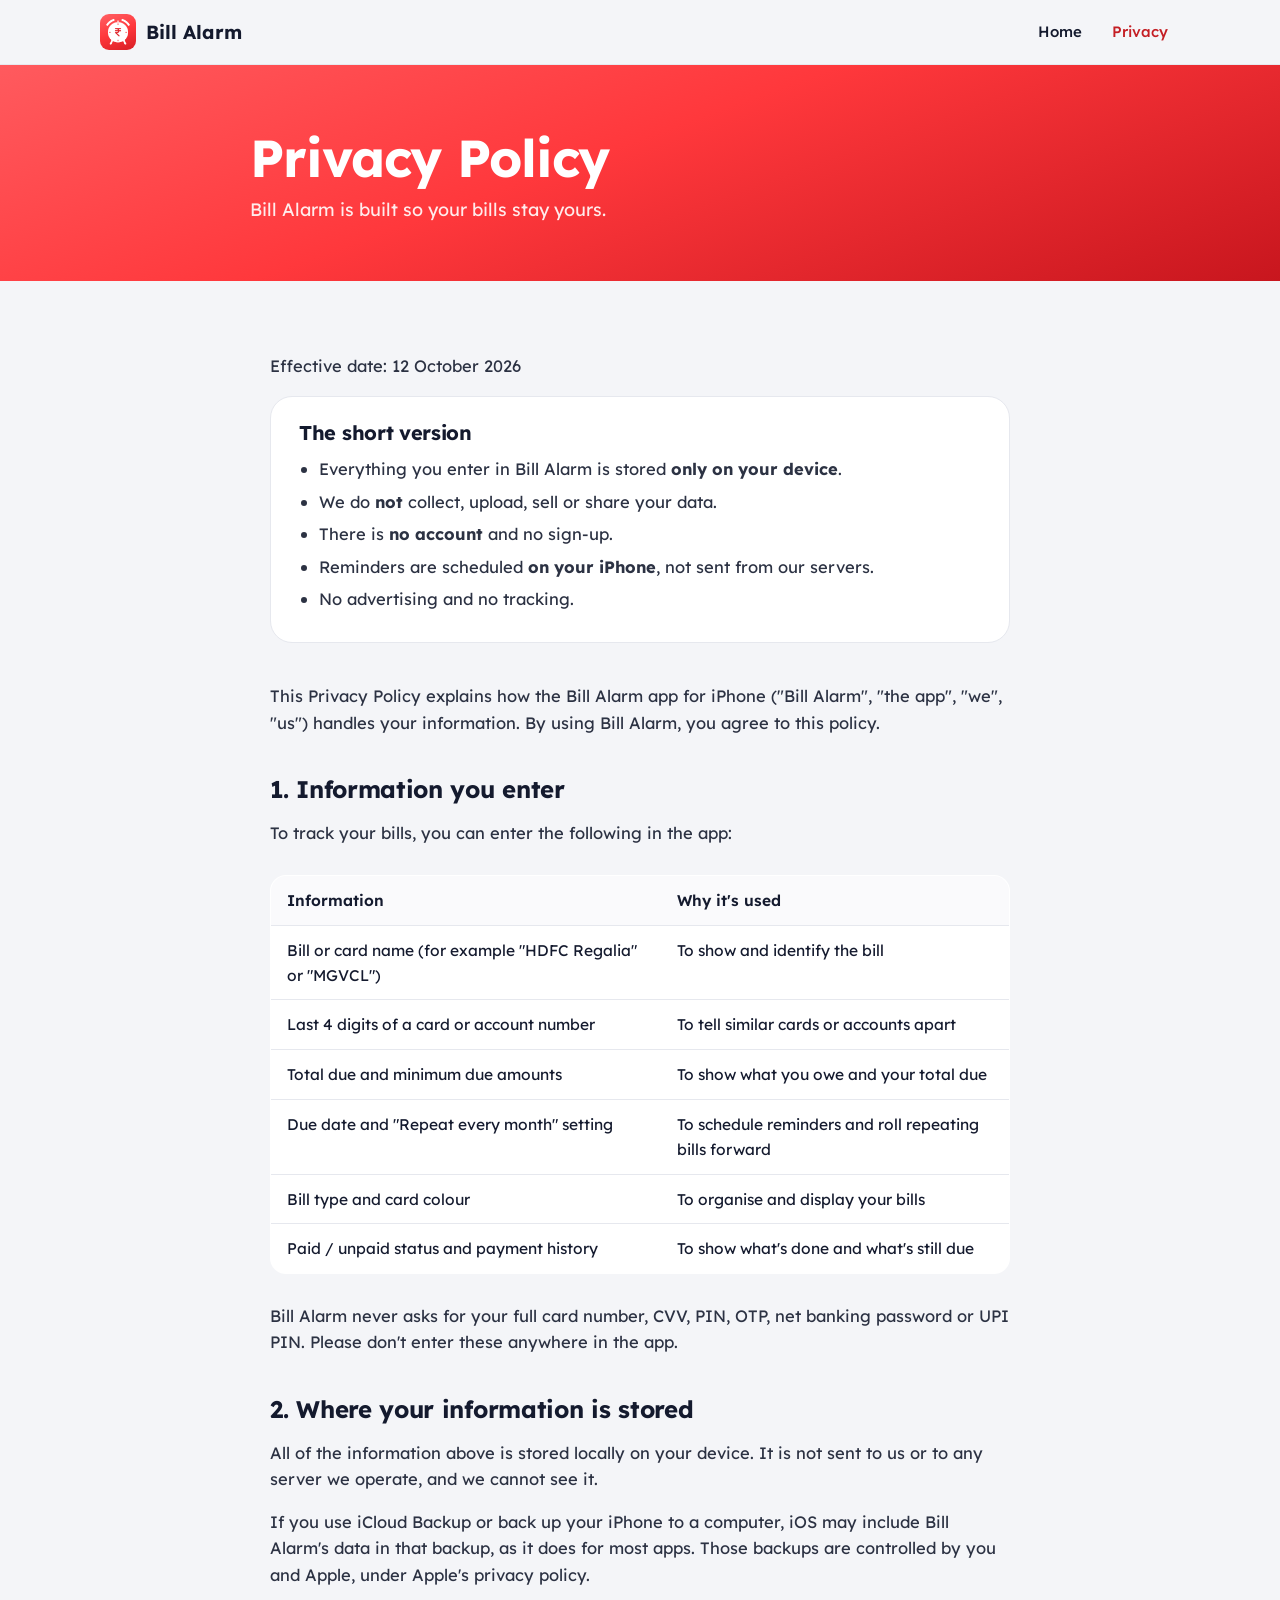
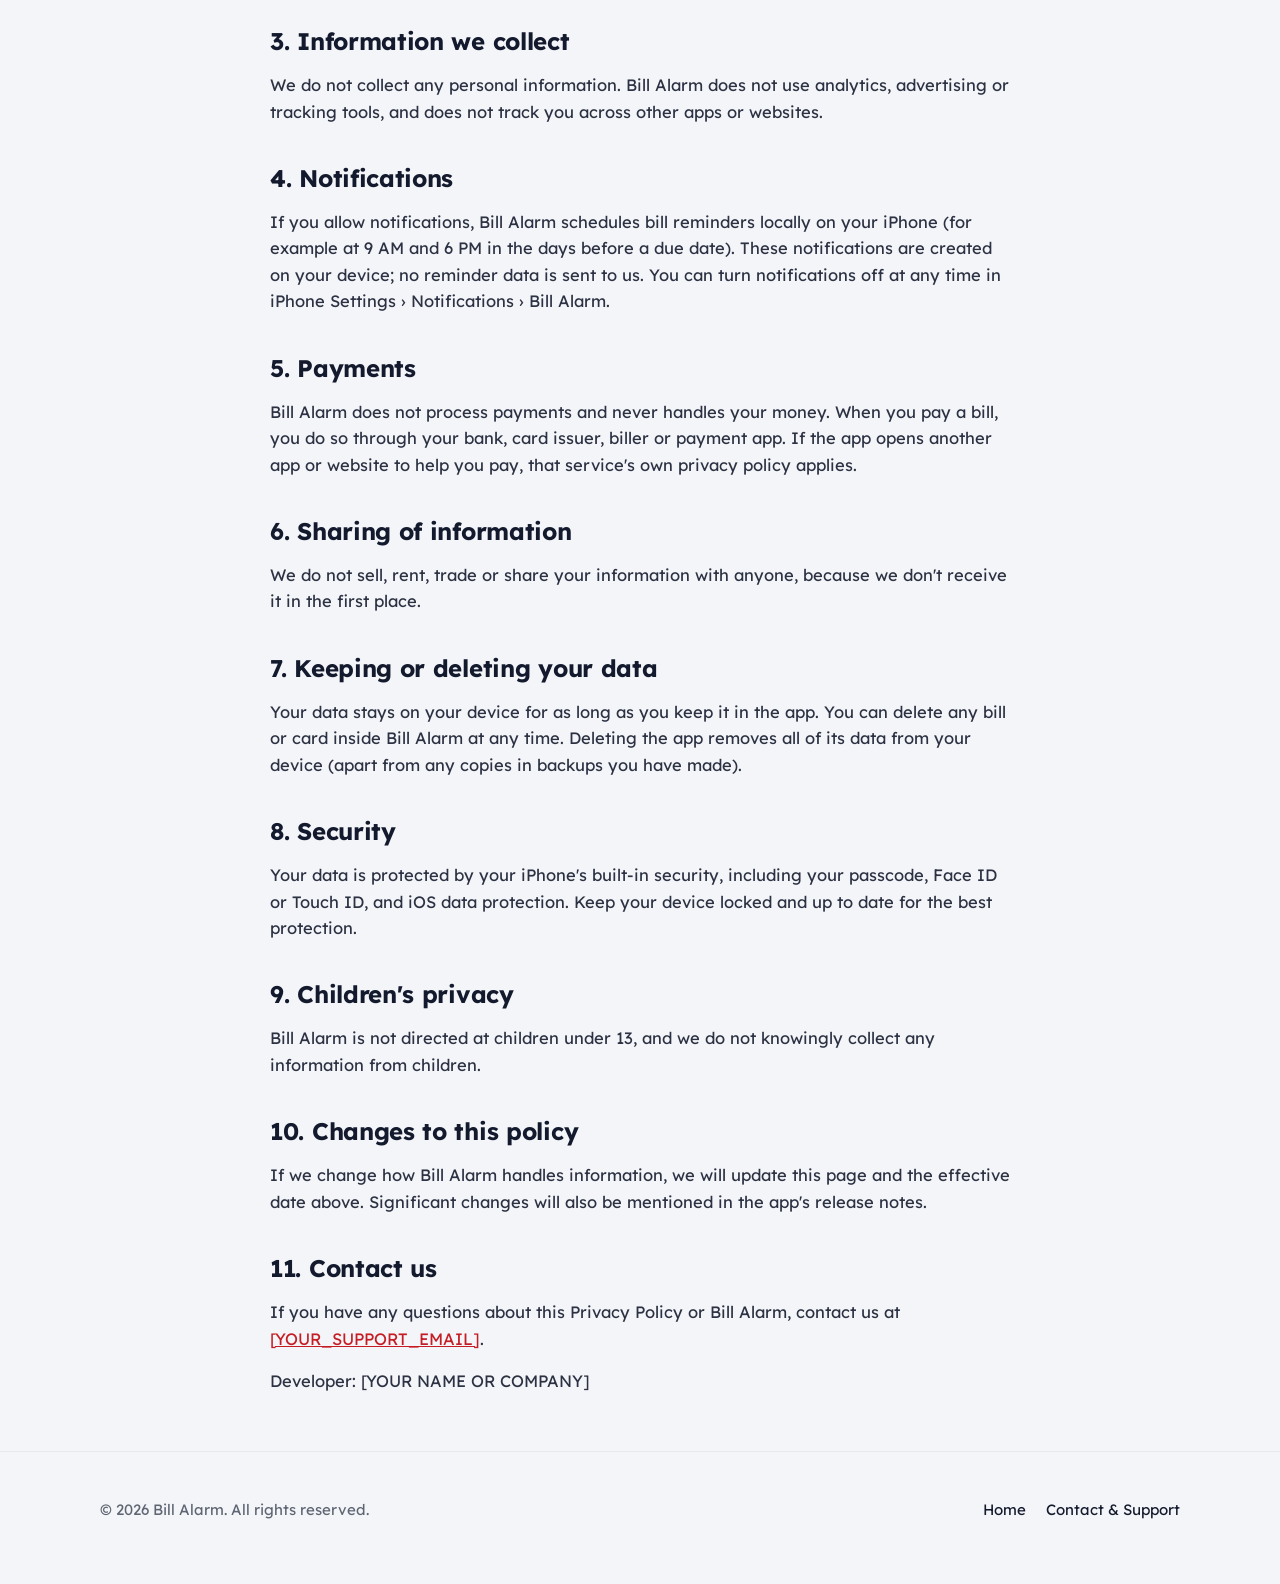
==== privacy.html @ 2be99c51 "Add files via upload" ====
<!doctype html>
<html lang="en">
<head>
<meta charset="utf-8">
<meta name="viewport" content="width=device-width, initial-scale=1">
<title>Privacy Policy – Bill Alarm</title>
<meta name="description" content="Privacy Policy for the Bill Alarm iPhone app. Your bill information stays on your device.">
<meta name="theme-color" content="#FF383C">
<link rel="icon" type="image/png" href="assets/favicon.png">
<link rel="apple-touch-icon" href="assets/apple-touch-icon.png">
<link rel="preconnect" href="https://fonts.googleapis.com">
<link rel="preconnect" href="https://fonts.gstatic.com" crossorigin>
<link rel="stylesheet" href="https://fonts.googleapis.com/css2?family=Lexend:wght@400;500;600;700&display=swap">
<link rel="stylesheet" href="style.css">
</head>
<body>

<header class="site-header">
  <div class="wrap">
    <a class="brand" href="index.html"><img src="assets/app-icon.png" alt="">Bill Alarm</a>
    <nav class="nav" aria-label="Main">
      <a href="index.html">Home</a>
      <a href="privacy.html" aria-current="page">Privacy</a>
    </nav>
  </div>
</header>

<main>
  <div class="doc-hero">
    <div class="wrap" style="max-width: 820px">
      <h1>Privacy Policy</h1>
      <p>Bill Alarm is built so your bills stay yours.</p>
    </div>
  </div>

  <article class="doc">
    <p class="updated">Effective date: 12 October 2026</p>

    <div class="summary">
      <h2>The short version</h2>
      <ul>
        <li>Everything you enter in Bill Alarm is stored <strong>only on your device</strong>.</li>
        <li>We do <strong>not</strong> collect, upload, sell or share your data.</li>
        <li>There is <strong>no account</strong> and no sign-up.</li>
        <li>Reminders are scheduled <strong>on your iPhone</strong>, not sent from our servers.</li>
        <li>No advertising and no tracking.</li>
      </ul>
    </div>

    <p>This Privacy Policy explains how the Bill Alarm app for iPhone ("Bill Alarm", "the app", "we", "us") handles your information. By using Bill Alarm, you agree to this policy.</p>

    <h2>1. Information you enter</h2>
    <p>To track your bills, you can enter the following in the app:</p>
    <div class="table-scroll">
      <table>
        <thead><tr><th>Information</th><th>Why it's used</th></tr></thead>
        <tbody>
          <tr><td>Bill or card name (for example "HDFC Regalia" or "MGVCL")</td><td>To show and identify the bill</td></tr>
          <tr><td>Last 4 digits of a card or account number</td><td>To tell similar cards or accounts apart</td></tr>
          <tr><td>Total due and minimum due amounts</td><td>To show what you owe and your total due</td></tr>
          <tr><td>Due date and "Repeat every month" setting</td><td>To schedule reminders and roll repeating bills forward</td></tr>
          <tr><td>Bill type and card colour</td><td>To organise and display your bills</td></tr>
          <tr><td>Paid / unpaid status and payment history</td><td>To show what's done and what's still due</td></tr>
        </tbody>
      </table>
    </div>
    <p>Bill Alarm never asks for your full card number, CVV, PIN, OTP, net banking password or UPI PIN. Please don't enter these anywhere in the app.</p>

    <h2>2. Where your information is stored</h2>
    <p>All of the information above is stored locally on your device. It is not sent to us or to any server we operate, and we cannot see it.</p>
    <p>If you use iCloud Backup or back up your iPhone to a computer, iOS may include Bill Alarm's data in that backup, as it does for most apps. Those backups are controlled by you and Apple, under Apple's privacy policy.</p>

    <h2>3. Information we collect</h2>
    <p>We do not collect any personal information. Bill Alarm does not use analytics, advertising or tracking tools, and does not track you across other apps or websites.</p>

    <h2>4. Notifications</h2>
    <p>If you allow notifications, Bill Alarm schedules bill reminders locally on your iPhone (for example at 9 AM and 6 PM in the days before a due date). These notifications are created on your device; no reminder data is sent to us. You can turn notifications off at any time in iPhone Settings › Notifications › Bill Alarm.</p>

    <h2>5. Payments</h2>
    <p>Bill Alarm does not process payments and never handles your money. When you pay a bill, you do so through your bank, card issuer, biller or payment app. If the app opens another app or website to help you pay, that service's own privacy policy applies.</p>

    <h2>6. Sharing of information</h2>
    <p>We do not sell, rent, trade or share your information with anyone, because we don't receive it in the first place.</p>

    <h2>7. Keeping or deleting your data</h2>
    <p>Your data stays on your device for as long as you keep it in the app. You can delete any bill or card inside Bill Alarm at any time. Deleting the app removes all of its data from your device (apart from any copies in backups you have made).</p>

    <h2>8. Security</h2>
    <p>Your data is protected by your iPhone's built-in security, including your passcode, Face ID or Touch ID, and iOS data protection. Keep your device locked and up to date for the best protection.</p>

    <h2>9. Children's privacy</h2>
    <p>Bill Alarm is not directed at children under 13, and we do not knowingly collect any information from children.</p>

    <h2>10. Changes to this policy</h2>
    <p>If we change how Bill Alarm handles information, we will update this page and the effective date above. Significant changes will also be mentioned in the app's release notes.</p>

    <h2>11. Contact us</h2>
    <p>If you have any questions about this Privacy Policy or Bill Alarm, contact us at <a href="mailto:[YOUR_SUPPORT_EMAIL]">[YOUR_SUPPORT_EMAIL]</a>.</p>
    <p>Developer: [YOUR NAME OR COMPANY]</p>
  </article>
</main>

<footer class="site-footer">
  <div class="wrap">
    <span>© 2026 Bill Alarm. All rights reserved.</span>
    <nav aria-label="Footer">
      <a href="index.html">Home</a>
      <a href="mailto:[YOUR_SUPPORT_EMAIL]">Contact &amp; Support</a>
    </nav>
  </div>
</footer>

</body>
</html>
---- style.css ----
:root {
  --red: #FF383C;
  --red-dark: #D91F26;
  --red-text: #C41E24;
  --red-tint: #FFF1F1;
  --ink: #141A2E;
  --muted: #5F6673;
  --bg: #F4F5F8;
  --surface: #FFFFFF;
  --line: #E6E8EE;
  --radius: 22px;
}

* { box-sizing: border-box; }

html { scroll-behavior: smooth; }

body {
  margin: 0;
  font-family: 'Lexend', system-ui, -apple-system, sans-serif;
  color: var(--ink);
  background: var(--bg);
  line-height: 1.6;
  -webkit-font-smoothing: antialiased;
}

img { max-width: 100%; display: block; }

a { color: var(--red-text); }
a:hover { color: var(--red-dark); }

.wrap { width: 100%; max-width: 1120px; margin: 0 auto; padding: 0 20px; }

/* Header */
.site-header {
  position: sticky; top: 0; z-index: 10;
  background: rgba(244, 245, 248, 0.88);
  backdrop-filter: saturate(160%) blur(12px);
  -webkit-backdrop-filter: saturate(160%) blur(12px);
  border-bottom: 1px solid var(--line);
}
.site-header .wrap { display: flex; align-items: center; justify-content: space-between; height: 64px; gap: 16px; }
.brand { display: flex; align-items: center; gap: 10px; text-decoration: none; color: var(--ink); font-weight: 700; font-size: 19px; }
.brand img { width: 36px; height: 36px; border-radius: 9px; }
.nav { display: flex; gap: 6px; flex-wrap: wrap; }
.nav a { text-decoration: none; color: var(--ink); font-size: 15px; font-weight: 500; padding: 10px 12px; border-radius: 10px; }
.nav a:hover { background: var(--surface); color: var(--ink); }
.nav a[aria-current="page"] { color: var(--red-text); }

/* Hero */
.hero {
  background: linear-gradient(160deg, #FF5A5E 0%, var(--red) 45%, #C8161E 100%);
  color: #fff;
  overflow: hidden;
  position: relative;
}
.hero::before {
  content: ""; position: absolute; width: 900px; height: 900px; border-radius: 50%;
  right: -260px; top: -200px;
  background: radial-gradient(circle, rgba(255,255,255,0.20), rgba(255,255,255,0) 65%);
}
.hero .wrap { position: relative; display: grid; grid-template-columns: 1.1fr 0.9fr; gap: 48px; align-items: center; padding-top: 72px; padding-bottom: 0; }
.hero-copy { padding-bottom: 72px; }
.hero-icon { width: 96px; height: 96px; border-radius: 22px; box-shadow: 0 12px 30px rgba(90, 0, 6, 0.35); margin-bottom: 24px; }
.hero h1 { font-size: clamp(40px, 6vw, 64px); line-height: 1.05; margin: 0 0 16px; letter-spacing: -1.5px; }
.hero p.lead { font-size: clamp(18px, 2.2vw, 21px); margin: 0 0 28px; color: rgba(255,255,255,0.92); max-width: 520px; }
.hero-actions { display: flex; flex-wrap: wrap; gap: 12px; }
.btn {
  display: inline-flex; align-items: center; justify-content: center; gap: 8px;
  min-height: 52px; padding: 0 24px; border-radius: 16px;
  font: 600 16px 'Lexend', system-ui, sans-serif; text-decoration: none;
}
.btn-light { background: #fff; color: var(--red-text); }
.btn-light:hover { background: #FFF1F1; color: var(--red-dark); }
.btn-ghost { border: 2px solid rgba(255,255,255,0.6); color: #fff; }
.btn-ghost:hover { background: rgba(255,255,255,0.12); color: #fff; }
.hero-shot { align-self: end; justify-self: center; width: 100%; max-width: 360px; }
.hero-shot img { border-radius: 28px 28px 0 0; box-shadow: 0 -10px 60px rgba(90, 0, 6, 0.35); }

/* Sections */
section { padding: 80px 0; }
.eyebrow { font-size: 14px; font-weight: 600; letter-spacing: 1.5px; text-transform: uppercase; color: var(--red-text); margin: 0 0 10px; }
h2 { font-size: clamp(30px, 4vw, 42px); line-height: 1.15; letter-spacing: -0.8px; margin: 0 0 16px; }
.section-lead { font-size: 18px; color: var(--muted); max-width: 680px; margin: 0 0 40px; }

.grid { display: grid; gap: 18px; }
.grid-3 { grid-template-columns: repeat(3, 1fr); }
.grid-2 { grid-template-columns: repeat(2, 1fr); }

.card { background: var(--surface); border-radius: var(--radius); padding: 28px; border: 1px solid var(--line); }
.card h3 { font-size: 19px; margin: 16px 0 8px; line-height: 1.3; }
.card p { margin: 0; color: var(--muted); font-size: 16px; }
.icon-tile { width: 52px; height: 52px; border-radius: 14px; display: flex; align-items: center; justify-content: center; }
.icon-tile svg { width: 26px; height: 26px; }
.tint-red { background: #FFE9EA; color: var(--red-dark); }
.tint-blue { background: #E6EEFB; color: #1F56A8; }
.tint-amber { background: #FDF1DD; color: #B86B00; }
.tint-teal { background: #DDF4F2; color: #0B7A75; }
.tint-purple { background: #EFE7FD; color: #6D28D9; }

.problem { background: var(--surface); border-top: 1px solid var(--line); border-bottom: 1px solid var(--line); }
.problem .card { background: var(--bg); border: none; }

/* Bill types */
.types { display: flex; flex-wrap: wrap; gap: 12px; margin-top: 8px; }
.type { display: flex; align-items: center; gap: 10px; background: var(--surface); border: 1px solid var(--line); border-radius: 999px; padding: 10px 18px 10px 10px; font-weight: 500; }
.type .icon-tile { width: 38px; height: 38px; border-radius: 50%; }
.type .icon-tile svg { width: 20px; height: 20px; }

/* Steps */
.steps { counter-reset: step; }
.step { position: relative; padding-left: 64px; }
.step::before {
  counter-increment: step; content: counter(step);
  position: absolute; left: 28px; top: 28px;
  width: 40px; height: 40px; border-radius: 50%;
  background: var(--red); color: #fff; font-weight: 700;
  display: flex; align-items: center; justify-content: center;
}
.step.card { padding-left: 84px; }
.step h3 { margin-top: 6px; }

/* Screens */
.screens { background: linear-gradient(180deg, var(--bg), #FFE9EA); }
.shots { display: grid; grid-template-columns: repeat(5, minmax(200px, 1fr)); gap: 18px; overflow-x: auto; padding-bottom: 12px; scroll-snap-type: x mandatory; }
.shots img { border-radius: 18px; box-shadow: 0 12px 30px rgba(20, 26, 46, 0.14); scroll-snap-align: center; }

/* Privacy banner */
.privacy-band { background: var(--ink); color: #fff; border-radius: 28px; padding: 48px; display: grid; grid-template-columns: auto 1fr auto; gap: 28px; align-items: center; }
.privacy-band h2 { margin: 0 0 8px; font-size: clamp(26px, 3vw, 34px); }
.privacy-band p { margin: 0; color: rgba(255,255,255,0.78); }
.privacy-band .icon-tile { width: 72px; height: 72px; border-radius: 20px; background: rgba(255,56,60,0.18); color: #FF8A8C; }
.privacy-band .icon-tile svg { width: 36px; height: 36px; }
.privacy-band .btn-light { color: var(--ink); }

/* FAQ */
details { background: var(--surface); border: 1px solid var(--line); border-radius: 18px; padding: 0 22px; }
details + details { margin-top: 12px; }
summary { cursor: pointer; font-weight: 600; font-size: 17px; padding: 20px 0; list-style: none; display: flex; justify-content: space-between; gap: 16px; }
summary::-webkit-details-marker { display: none; }
summary::after { content: "+"; color: var(--red-text); font-size: 24px; line-height: 1; }
details[open] summary::after { content: "\2212"; }
details p { margin: 0 0 20px; color: var(--muted); }

/* Footer */
.site-footer { padding: 40px 0 56px; border-top: 1px solid var(--line); color: var(--muted); font-size: 15px; }
.site-footer .wrap { display: flex; justify-content: space-between; flex-wrap: wrap; gap: 16px; align-items: center; }
.site-footer nav { display: flex; gap: 20px; flex-wrap: wrap; }
.site-footer a { color: var(--ink); text-decoration: none; padding: 6px 0; }
.site-footer a:hover { color: var(--red-text); }

/* Privacy page */
.doc-hero { background: linear-gradient(160deg, #FF5A5E 0%, var(--red) 45%, #C8161E 100%); color: #fff; padding: 64px 0 56px; }
.doc-hero h1 { font-size: clamp(36px, 5vw, 52px); margin: 0 0 10px; letter-spacing: -1px; line-height: 1.1; }
.doc-hero p { margin: 0; color: rgba(255,255,255,0.9); font-size: 18px; }
.doc { max-width: 780px; margin: 0 auto; padding: 56px 20px 40px; }
.doc .summary { background: var(--surface); border: 1px solid var(--line); border-radius: var(--radius); padding: 24px 28px; margin-bottom: 40px; }
.doc .summary h2 { font-size: 20px; margin: 0 0 12px; }
.doc .summary ul { margin: 0; padding-left: 20px; }
.doc .summary li { margin: 6px 0; }
.doc h2 { font-size: 24px; margin: 40px 0 12px; letter-spacing: -0.3px; }
.doc p, .doc li { color: #2C3243; font-size: 16.5px; }
.doc ul { padding-left: 22px; }
.doc li { margin: 6px 0; }
.doc table { width: 100%; border-collapse: collapse; background: var(--surface); border-radius: 16px; overflow: hidden; border: 1px solid var(--line); margin: 12px 0; font-size: 15.5px; }
.doc th, .doc td { text-align: left; padding: 12px 16px; border-bottom: 1px solid var(--line); vertical-align: top; }
.doc th { background: #FAFAFC; font-weight: 600; }
.doc tr:last-child td { border-bottom: none; }
.table-scroll { overflow-x: auto; }
.updated { color: var(--muted); font-size: 15px; }

/* Responsive */
@media (max-width: 900px) {
  .hero .wrap { grid-template-columns: 1fr; padding-top: 48px; }
  .hero-copy { padding-bottom: 0; text-align: left; }
  .hero-shot { max-width: 300px; }
  .grid-3 { grid-template-columns: 1fr; }
  .grid-2 { grid-template-columns: 1fr; }
  .privacy-band { grid-template-columns: 1fr; padding: 32px 24px; }
  section { padding: 56px 0; }
}
@media (max-width: 560px) {
  .nav a.hide-sm { display: none; }
  .shots { grid-template-columns: repeat(5, 72%); }
  .card { padding: 22px; }
  .step.card { padding-left: 76px; }
  .step::before { left: 22px; top: 22px; }
}
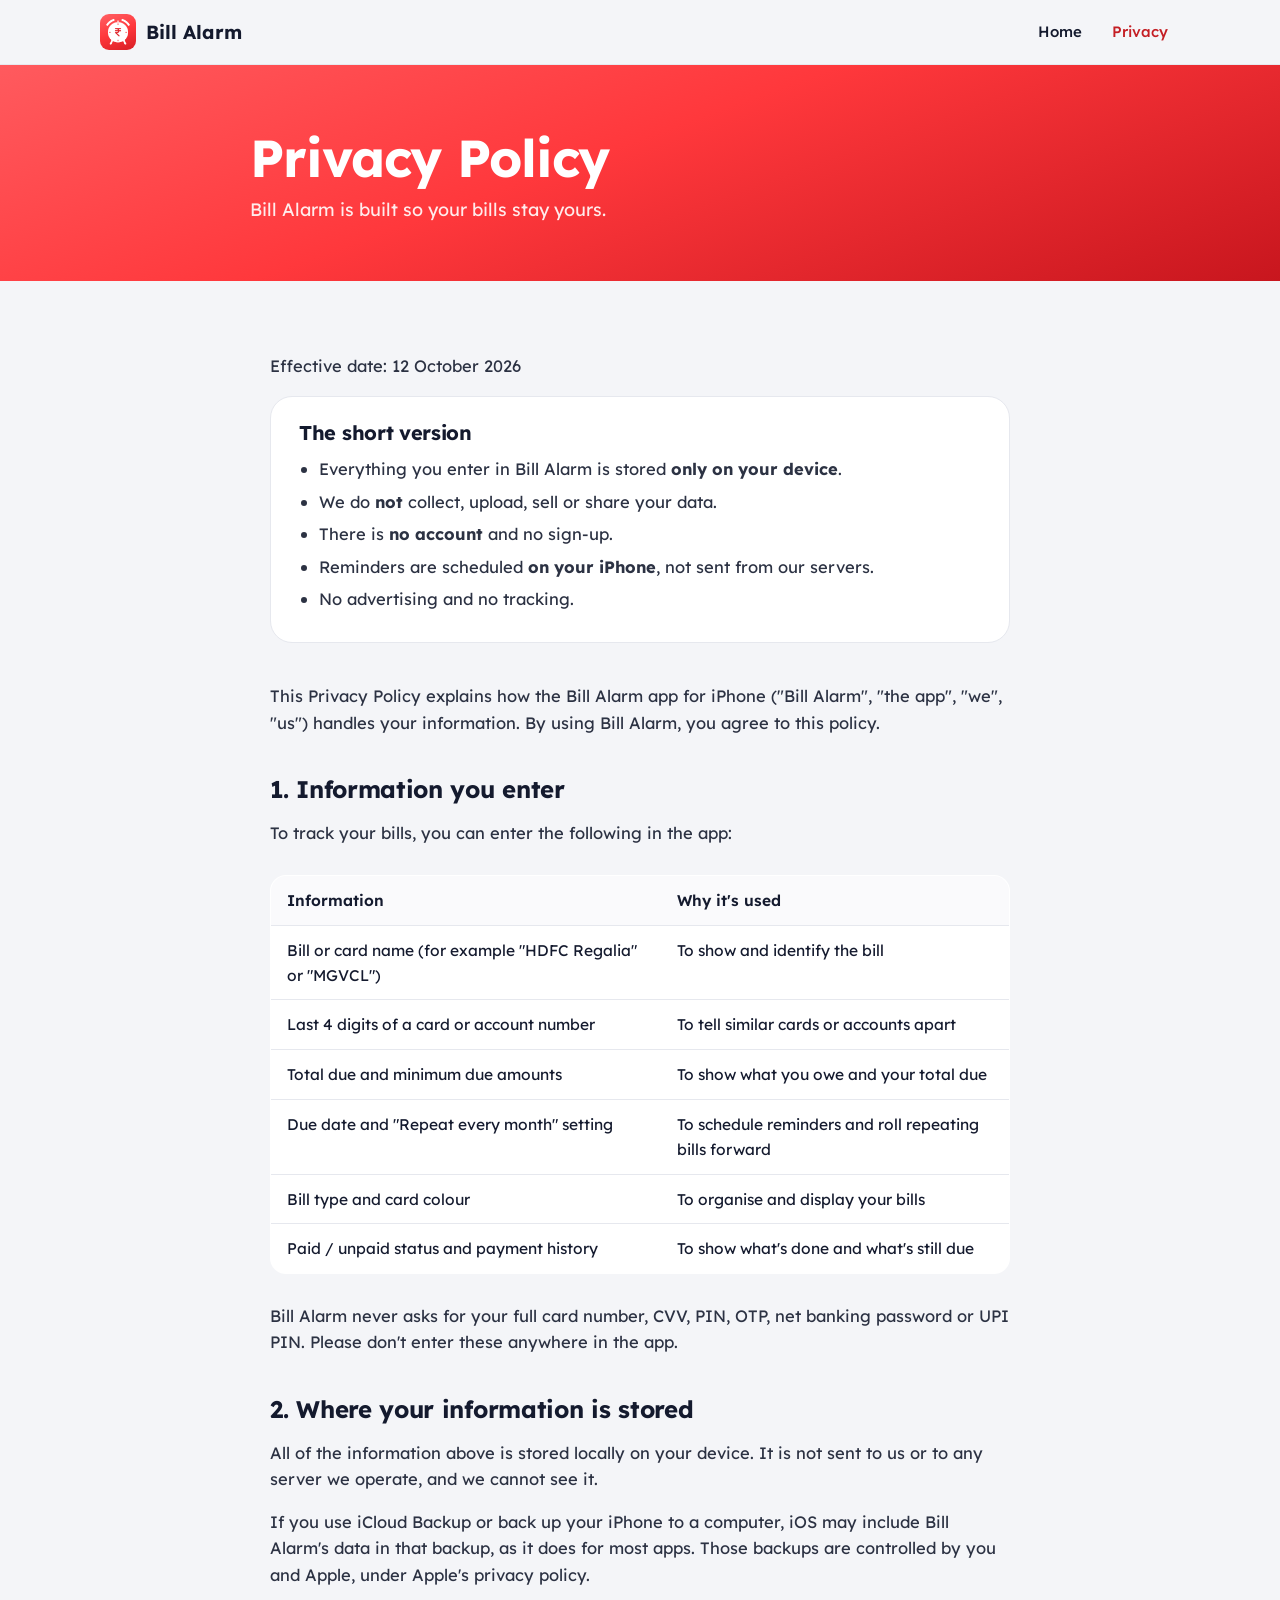
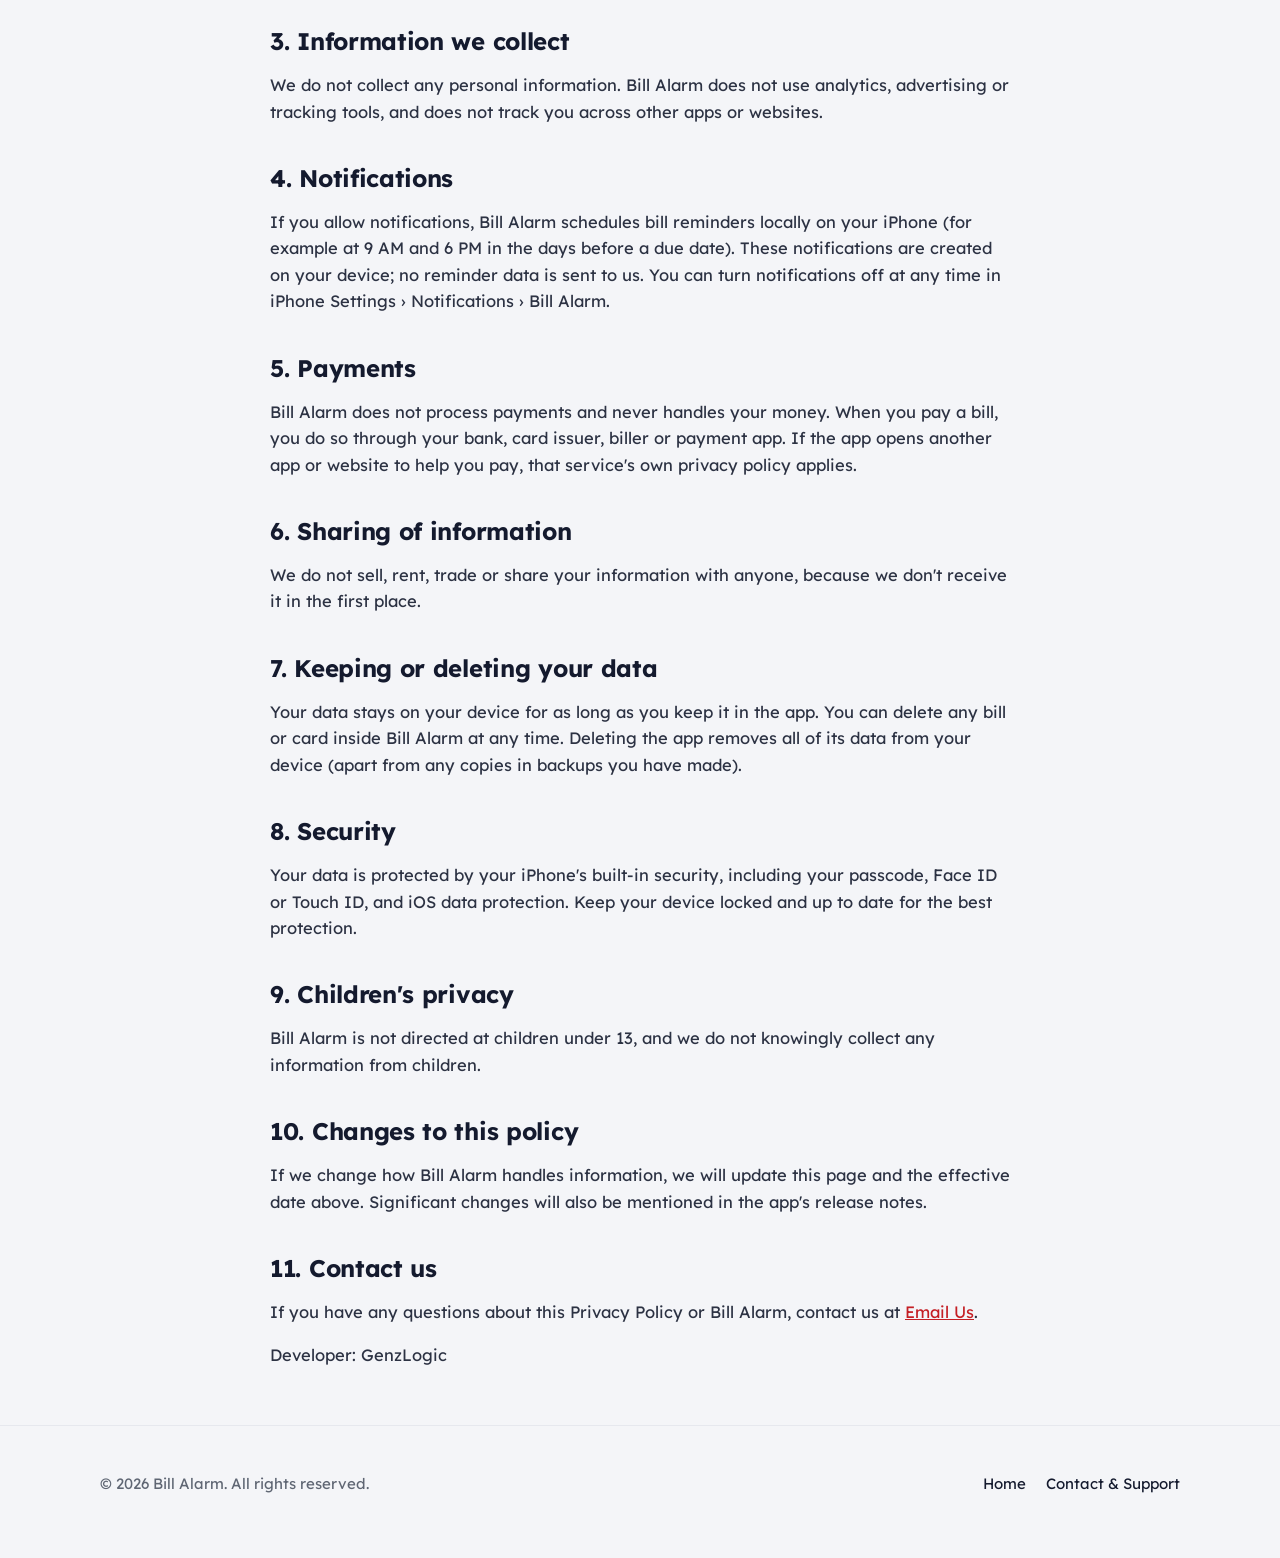
==== commit 595f8f21: "Update privacy.html" ====
--- a/privacy.html
+++ b/privacy.html
@@ -95,8 +95,8 @@
     <p>If we change how Bill Alarm handles information, we will update this page and the effective date above. Significant changes will also be mentioned in the app's release notes.</p>
 
     <h2>11. Contact us</h2>
-    <p>If you have any questions about this Privacy Policy or Bill Alarm, contact us at <a href="mailto:[YOUR_SUPPORT_EMAIL]">[YOUR_SUPPORT_EMAIL]</a>.</p>
-    <p>Developer: [YOUR NAME OR COMPANY]</p>
+    <p>If you have any questions about this Privacy Policy or Bill Alarm, contact us at <a href="mailto:mobileappbucket@gmail.com">Email Us</a>.</p>
+    <p>Developer: GenzLogic</p>
   </article>
 </main>
 
@@ -105,7 +105,7 @@
     <span>© 2026 Bill Alarm. All rights reserved.</span>
     <nav aria-label="Footer">
       <a href="index.html">Home</a>
-      <a href="mailto:[YOUR_SUPPORT_EMAIL]">Contact &amp; Support</a>
+      <a href="mailto:mobileappbucket@gmail.com">Contact &amp; Support</a>
     </nav>
   </div>
 </footer>
